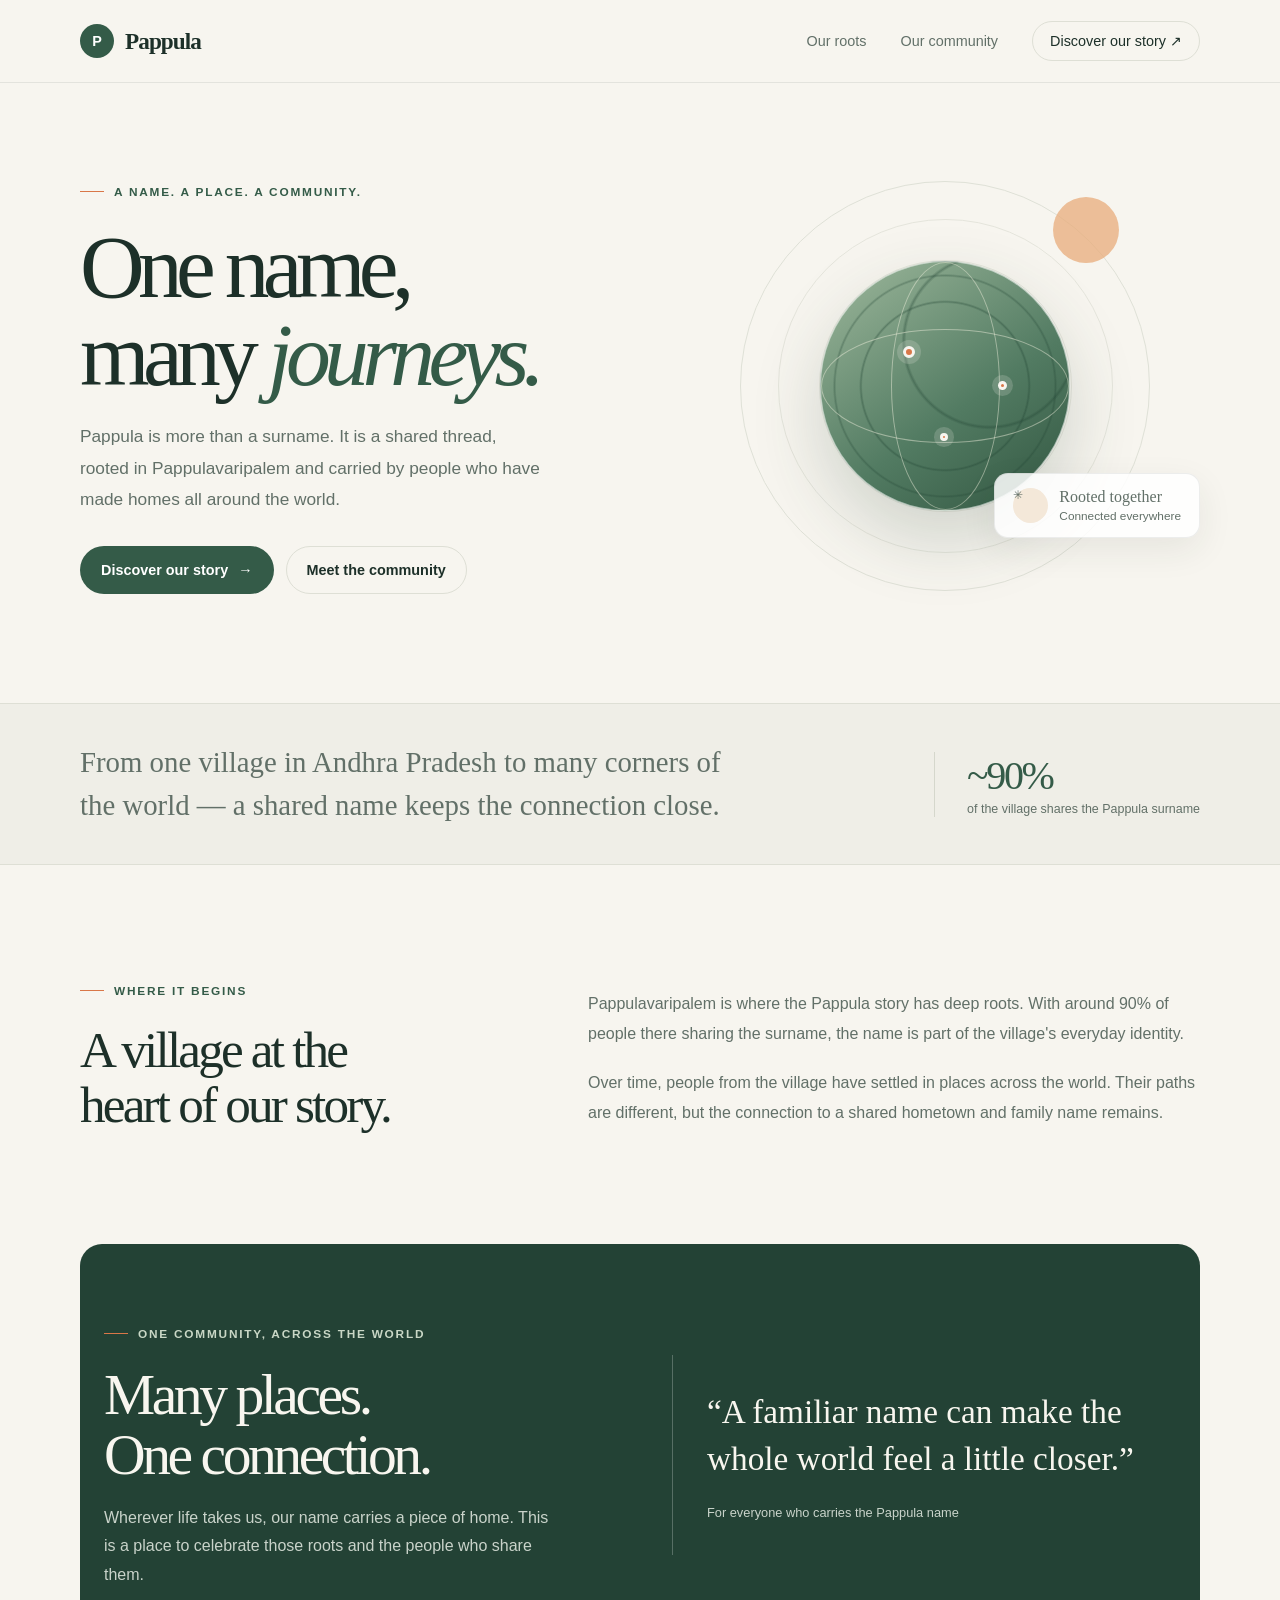
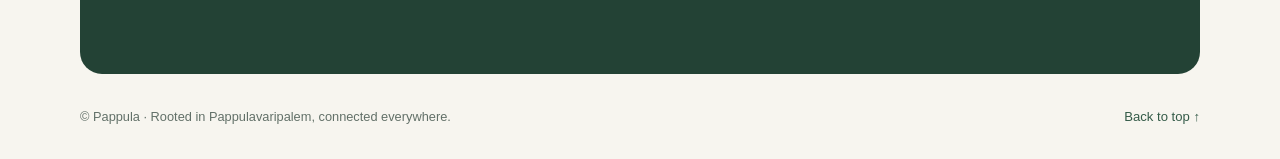
==== index.html @ d943f912 "initial commit" ====
<!doctype html>
<html lang="en">
  <head>
    <meta charset="utf-8">
    <meta name="viewport" content="width=device-width, initial-scale=1">
    <meta
      name="description"
      content="The story of the Pappula name, rooted in Pappulavaripalem and carried by a community around the world."
    >
    <meta name="theme-color" content="#f7f5ef">
    <title>Pappula — One name, many journeys</title>
    <style>
      :root {
        color-scheme: light;
        --paper: #f7f5ef;
        --ink: #1d3029;
        --muted: #627068;
        --green: #345b48;
        --green-dark: #234235;
        --orange: #d97748;
        --line: #dedfd5;
        --serif: Georgia, "Times New Roman", serif;
        --sans: "Segoe UI", Arial, sans-serif;
      }

      *,
      *::before,
      *::after {
        box-sizing: border-box;
      }

      html {
        scroll-behavior: smooth;
      }

      body {
        margin: 0;
        background: var(--paper);
        color: var(--ink);
        font-family: var(--sans);
        -webkit-font-smoothing: antialiased;
      }

      a {
        color: inherit;
      }

      a:focus-visible,
      button:focus-visible {
        outline: 3px solid var(--orange);
        outline-offset: 4px;
      }

      .shell {
        width: min(1120px, calc(100% - 48px));
        margin-inline: auto;
      }

      .site-header {
        position: relative;
        z-index: 2;
        border-bottom: 1px solid rgb(29 48 41 / 9%);
      }

      .header-inner {
        min-height: 82px;
        display: flex;
        align-items: center;
        justify-content: space-between;
      }

      .brand {
        display: inline-flex;
        align-items: center;
        gap: 11px;
        text-decoration: none;
        font-family: var(--serif);
        font-size: 1.45rem;
        font-weight: 700;
        letter-spacing: -0.04em;
      }

      .brand-mark {
        width: 34px;
        height: 34px;
        display: grid;
        place-items: center;
        border-radius: 50%;
        background: var(--green);
        color: white;
        font-family: var(--sans);
        font-size: 0.9rem;
        letter-spacing: 0;
      }

      .nav-links {
        display: flex;
        align-items: center;
        gap: 34px;
      }

      .nav-links a {
        color: var(--muted);
        font-size: 0.9rem;
        text-decoration: none;
        transition: color 160ms ease;
      }

      .nav-links a:hover {
        color: var(--green-dark);
      }

      .nav-links .nav-cta {
        padding: 11px 17px;
        border: 1px solid var(--line);
        border-radius: 999px;
        color: var(--ink);
      }

      .menu-toggle {
        display: none;
        padding: 9px 13px;
        border: 1px solid var(--line);
        border-radius: 999px;
        background: transparent;
        color: var(--ink);
        font: inherit;
      }

      .hero {
        min-height: 620px;
        display: grid;
        grid-template-columns: 1.05fr 0.95fr;
        align-items: center;
        gap: 48px;
        padding-block: 74px 88px;
      }

      .eyebrow {
        display: inline-flex;
        align-items: center;
        gap: 10px;
        margin: 0 0 24px;
        color: var(--green);
        font-size: 0.74rem;
        font-weight: 700;
        letter-spacing: 0.15em;
        text-transform: uppercase;
      }

      .eyebrow::before {
        width: 24px;
        height: 1px;
        background: var(--orange);
        content: "";
      }

      h1,
      h2,
      h3,
      p {
        margin-top: 0;
      }

      h1,
      h2,
      h3 {
        font-family: var(--serif);
        font-weight: 500;
      }

      h1 {
        max-width: 650px;
        margin-bottom: 23px;
        font-size: clamp(3.55rem, 7vw, 6.35rem);
        letter-spacing: -0.075em;
        line-height: 0.98;
      }

      h1 span {
        color: var(--green);
        font-style: italic;
      }

      .hero-copy {
        max-width: 470px;
        margin-bottom: 31px;
        color: var(--muted);
        font-size: 1.08rem;
        line-height: 1.8;
      }

      .button-row {
        display: flex;
        flex-wrap: wrap;
        align-items: center;
        gap: 12px;
      }

      .button {
        min-height: 48px;
        display: inline-flex;
        align-items: center;
        justify-content: center;
        gap: 10px;
        padding: 0 20px;
        border: 1px solid transparent;
        border-radius: 999px;
        background: var(--green);
        color: white;
        font-size: 0.9rem;
        font-weight: 600;
        text-decoration: none;
        transition: background 160ms ease, transform 160ms ease;
      }

      .button:hover {
        transform: translateY(-2px);
        background: var(--green-dark);
      }

      .button-secondary {
        border-color: var(--line);
        background: transparent;
        color: var(--ink);
      }

      .button-secondary:hover {
        background: #eeece4;
        color: var(--ink);
      }

      .hero-art {
        position: relative;
        min-height: 410px;
        display: grid;
        place-items: center;
      }

      .art-orbit {
        position: absolute;
        width: min(100%, 410px);
        aspect-ratio: 1;
        border: 1px solid #dfe1d7;
        border-radius: 50%;
      }

      .art-orbit::before,
      .art-orbit::after {
        position: absolute;
        inset: 9%;
        border: 1px solid #e5e5dc;
        border-radius: 50%;
        content: "";
      }

      .art-orbit::after {
        inset: 19%;
      }

      .sun {
        position: absolute;
        top: 4%;
        right: 16%;
        width: 66px;
        height: 66px;
        border-radius: 50%;
        background: #e8ad7b;
        opacity: 0.75;
      }

      .globe {
        position: relative;
        width: 250px;
        height: 250px;
        overflow: hidden;
        border: 1px solid rgb(255 255 255 / 55%);
        border-radius: 50%;
        background:
          radial-gradient(ellipse at 68% 32%, transparent 35%, rgb(31 66 49 / 35%) 36%, transparent 37%),
          radial-gradient(ellipse at 50% 50%, transparent 47%, rgb(31 66 49 / 35%) 48%, transparent 49%),
          radial-gradient(ellipse at 50% 50%, transparent 62%, rgb(31 66 49 / 30%) 63%, transparent 64%),
          linear-gradient(145deg, #9fb99d, #527b62 58%, #315540);
        box-shadow: 0 30px 70px rgb(44 71 52 / 19%);
      }

      .globe::before,
      .globe::after {
        position: absolute;
        inset: 0;
        border: 1px solid rgb(244 241 224 / 45%);
        border-radius: 50%;
        content: "";
      }

      .globe::before {
        left: 28%;
        right: 28%;
      }

      .globe::after {
        top: 27%;
        bottom: 27%;
      }

      .globe-dot {
        position: absolute;
        z-index: 1;
        width: 12px;
        height: 12px;
        border: 3px solid var(--paper);
        border-radius: 50%;
        background: var(--orange);
        box-shadow: 0 0 0 6px rgb(247 245 239 / 18%);
      }

      .dot-one {
        top: 34%;
        left: 33%;
      }

      .dot-two {
        top: 48%;
        right: 25%;
        width: 9px;
        height: 9px;
      }

      .dot-three {
        bottom: 28%;
        left: 48%;
        width: 8px;
        height: 8px;
      }

      .art-note {
        position: absolute;
        right: 0;
        bottom: 13%;
        display: flex;
        align-items: center;
        gap: 11px;
        padding: 14px 18px;
        border: 1px solid rgb(29 48 41 / 8%);
        border-radius: 14px;
        background: rgb(255 255 255 / 85%);
        box-shadow: 0 12px 35px rgb(33 47 39 / 8%);
      }

      .note-icon {
        width: 35px;
        height: 35px;
        display: grid;
        place-items: center;
        border-radius: 50%;
        background: #f4e8d9;
        color: #a75332;
        font-size: 1rem;
      }

      .art-note strong,
      .art-note span {
        display: block;
      }

      .art-note strong {
        margin-bottom: 3px;
        font-family: var(--serif);
        font-size: 1rem;
        font-weight: 500;
      }

      .art-note span {
        color: var(--muted);
        font-size: 0.74rem;
      }

      .intro-band {
        border-block: 1px solid var(--line);
        background: #efeee7;
      }

      .intro-inner {
        min-height: 160px;
        display: grid;
        grid-template-columns: 1fr auto;
        align-items: center;
        gap: 36px;
        padding-block: 30px;
      }

      .intro-inner p {
        max-width: 670px;
        margin: 0;
        color: var(--muted);
        font-family: var(--serif);
        font-size: clamp(1.25rem, 2.4vw, 1.8rem);
        line-height: 1.5;
      }

      .stat {
        padding-left: 32px;
        border-left: 1px solid #d5d7cc;
      }

      .stat strong {
        display: block;
        color: var(--green);
        font-family: var(--serif);
        font-size: 2.5rem;
        font-weight: 500;
        letter-spacing: -0.06em;
      }

      .stat span {
        color: var(--muted);
        font-size: 0.78rem;
      }

      .story {
        display: grid;
        grid-template-columns: 0.8fr 1.2fr;
        gap: 100px;
        padding-block: 112px;
      }

      .section-heading h2 {
        max-width: 360px;
        margin-bottom: 0;
        font-size: clamp(2.5rem, 4vw, 3.8rem);
        letter-spacing: -0.055em;
        line-height: 1.08;
      }

      .story-copy {
        padding-top: 12px;
      }

      .story-copy p {
        margin-bottom: 20px;
        color: var(--muted);
        font-size: 1rem;
        line-height: 1.85;
      }

      .story-copy p:last-child {
        margin-bottom: 0;
      }

      .community {
        padding-block: 76px 84px;
        border-radius: 22px;
        background: var(--green-dark);
        color: #f8f6ef;
      }

      .community-inner {
        display: grid;
        grid-template-columns: 1fr 1fr;
        align-items: center;
        gap: 64px;
      }

      .community .eyebrow {
        color: #c9d7c6;
      }

      .community h2 {
        max-width: 475px;
        margin-bottom: 18px;
        font-size: clamp(2.65rem, 4.5vw, 4.1rem);
        letter-spacing: -0.06em;
        line-height: 1.05;
      }

      .community-copy {
        max-width: 450px;
        margin-bottom: 0;
        color: #c9d3ca;
        line-height: 1.8;
      }

      .community-quote {
        position: relative;
        padding: 34px 0 34px 34px;
        border-left: 1px solid rgb(255 255 255 / 24%);
      }

      .community-quote p {
        margin-bottom: 20px;
        font-family: var(--serif);
        font-size: clamp(1.55rem, 2.6vw, 2.1rem);
        line-height: 1.4;
      }

      .community-quote span {
        color: #c9d3ca;
        font-size: 0.8rem;
      }

      .site-footer {
        padding-block: 35px;
      }

      .footer-inner {
        display: flex;
        align-items: center;
        justify-content: space-between;
        gap: 20px;
      }

      .footer-inner p {
        margin: 0;
        color: var(--muted);
        font-size: 0.8rem;
      }

      .footer-inner a {
        color: var(--green);
        font-size: 0.82rem;
        text-decoration: none;
      }

      @media (max-width: 760px) {
        .hero {
          min-height: 0;
          grid-template-columns: 1fr;
          gap: 16px;
          padding-block: 76px 48px;
        }

        .hero-art {
          min-height: 360px;
        }

        .art-orbit {
          width: min(88%, 360px);
        }

        .globe {
          width: 220px;
          height: 220px;
        }

        .art-note {
          right: 2%;
          bottom: 5%;
        }

        .story {
          grid-template-columns: 1fr;
          gap: 26px;
          padding-block: 76px;
        }

        .section-heading h2 {
          max-width: 480px;
        }

        .community-inner {
          grid-template-columns: 1fr;
          gap: 35px;
        }
      }

      @media (max-width: 560px) {
        .shell {
          width: min(100% - 36px, 1120px);
        }

        .header-inner {
          min-height: 72px;
        }

        .menu-toggle {
          display: inline-flex;
          align-items: center;
        }

        .nav-links {
          position: absolute;
          top: calc(100% + 1px);
          right: 18px;
          left: 18px;
          display: none;
          align-items: stretch;
          gap: 0;
          padding: 8px;
          border: 1px solid var(--line);
          border-radius: 14px;
          background: var(--paper);
          box-shadow: 0 18px 35px rgb(33 47 39 / 10%);
        }

        .nav-links.is-open {
          display: flex;
          flex-direction: column;
        }

        .nav-links a {
          padding: 13px 12px;
        }

        .nav-links .nav-cta {
          margin-top: 4px;
          border-color: transparent;
        }

        .hero {
          padding-top: 62px;
        }

        h1 {
          font-size: clamp(3.4rem, 17vw, 5rem);
        }

        .hero-copy {
          font-size: 1rem;
        }

        .hero-art {
          min-height: 315px;
        }

        .globe {
          width: 190px;
          height: 190px;
        }

        .art-note {
          right: 0;
          bottom: 3%;
          padding: 11px 13px;
        }

        .intro-inner {
          grid-template-columns: 1fr;
          gap: 20px;
          padding-block: 27px;
        }

        .stat {
          padding: 0;
          border: 0;
        }

        .stat strong {
          font-size: 2rem;
        }

        .community {
          padding-block: 56px;
          border-radius: 16px;
        }

        .community-quote {
          padding-block: 10px;
        }

        .footer-inner {
          align-items: flex-start;
          flex-direction: column;
        }
      }

      @media (prefers-reduced-motion: reduce) {
        *,
        *::before,
        *::after {
          scroll-behavior: auto !important;
          transition-duration: 0.01ms !important;
        }
      }
    </style>
  </head>
  <body>
    <header class="site-header">
      <div class="shell header-inner">
        <a class="brand" href="#home" aria-label="Pappula home">
          <span class="brand-mark" aria-hidden="true">P</span>
          <span>Pappula</span>
        </a>
        <button
          class="menu-toggle"
          type="button"
          aria-expanded="false"
          aria-controls="site-navigation"
        >
          Menu
        </button>
        <nav class="nav-links" id="site-navigation" aria-label="Main navigation">
          <a href="#story">Our roots</a>
          <a href="#community">Our community</a>
          <a class="nav-cta" href="#story">Discover our story <span aria-hidden="true">↗</span></a>
        </nav>
      </div>
    </header>

    <main>
      <section class="shell hero" id="home" aria-labelledby="hero-title">
        <div>
          <p class="eyebrow">A name. A place. A community.</p>
          <h1 id="hero-title">One name,<br>many <span>journeys.</span></h1>
          <p class="hero-copy">
            Pappula is more than a surname. It is a shared thread, rooted in
            Pappulavaripalem and carried by people who have made homes all
            around the world.
          </p>
          <div class="button-row">
            <a class="button" href="#story">Discover our story <span aria-hidden="true">→</span></a>
            <a class="button button-secondary" href="#community">Meet the community</a>
          </div>
        </div>
        <div class="hero-art" role="img" aria-label="An illustration of a connected world">
          <div class="art-orbit" aria-hidden="true"></div>
          <div class="sun" aria-hidden="true"></div>
          <div class="globe" aria-hidden="true">
            <span class="globe-dot dot-one"></span>
            <span class="globe-dot dot-two"></span>
            <span class="globe-dot dot-three"></span>
          </div>
          <div class="art-note">
            <span class="note-icon" aria-hidden="true">✳</span>
            <span><strong>Rooted together</strong><span>Connected everywhere</span></span>
          </div>
        </div>
      </section>

      <section class="intro-band" aria-label="A shared heritage">
        <div class="shell intro-inner">
          <p>
            From one village in Andhra Pradesh to many corners of the world —
            a shared name keeps the connection close.
          </p>
          <div class="stat">
            <strong>~90%</strong>
            <span>of the village shares the Pappula surname</span>
          </div>
        </div>
      </section>

      <section class="shell story" id="story" aria-labelledby="story-title">
        <div class="section-heading">
          <p class="eyebrow">Where it begins</p>
          <h2 id="story-title">A village at the heart of our story.</h2>
        </div>
        <div class="story-copy">
          <p>
            Pappulavaripalem is where the Pappula story has deep roots. With
            around 90% of people there sharing the surname, the name is part
            of the village's everyday identity.
          </p>
          <p>
            Over time, people from the village have settled in places across
            the world. Their paths are different, but the connection to a
            shared hometown and family name remains.
          </p>
        </div>
      </section>

      <section class="shell community" id="community" aria-labelledby="community-title">
        <div class="shell community-inner">
          <div>
            <p class="eyebrow">One community, across the world</p>
            <h2 id="community-title">Many places.<br>One connection.</h2>
            <p class="community-copy">
              Wherever life takes us, our name carries a piece of home. This is
              a place to celebrate those roots and the people who share them.
            </p>
          </div>
          <div class="community-quote">
            <p>“A familiar name can make the whole world feel a little closer.”</p>
            <span>For everyone who carries the Pappula name</span>
          </div>
        </div>
      </section>
    </main>

    <footer class="site-footer">
      <div class="shell footer-inner">
        <p>© Pappula · Rooted in Pappulavaripalem, connected everywhere.</p>
        <a href="#home">Back to top ↑</a>
      </div>
    </footer>

    <script>
      const menuButton = document.querySelector(".menu-toggle");
      const navigation = document.querySelector("#site-navigation");

      menuButton.addEventListener("click", () => {
        const isExpanded = menuButton.getAttribute("aria-expanded") === "true";
        menuButton.setAttribute("aria-expanded", String(!isExpanded));
        navigation.classList.toggle("is-open", !isExpanded);
      });

      navigation.addEventListener("click", (event) => {
        if (event.target.closest("a")) {
          menuButton.setAttribute("aria-expanded", "false");
          navigation.classList.remove("is-open");
        }
      });
    </script>
  </body>
</html>
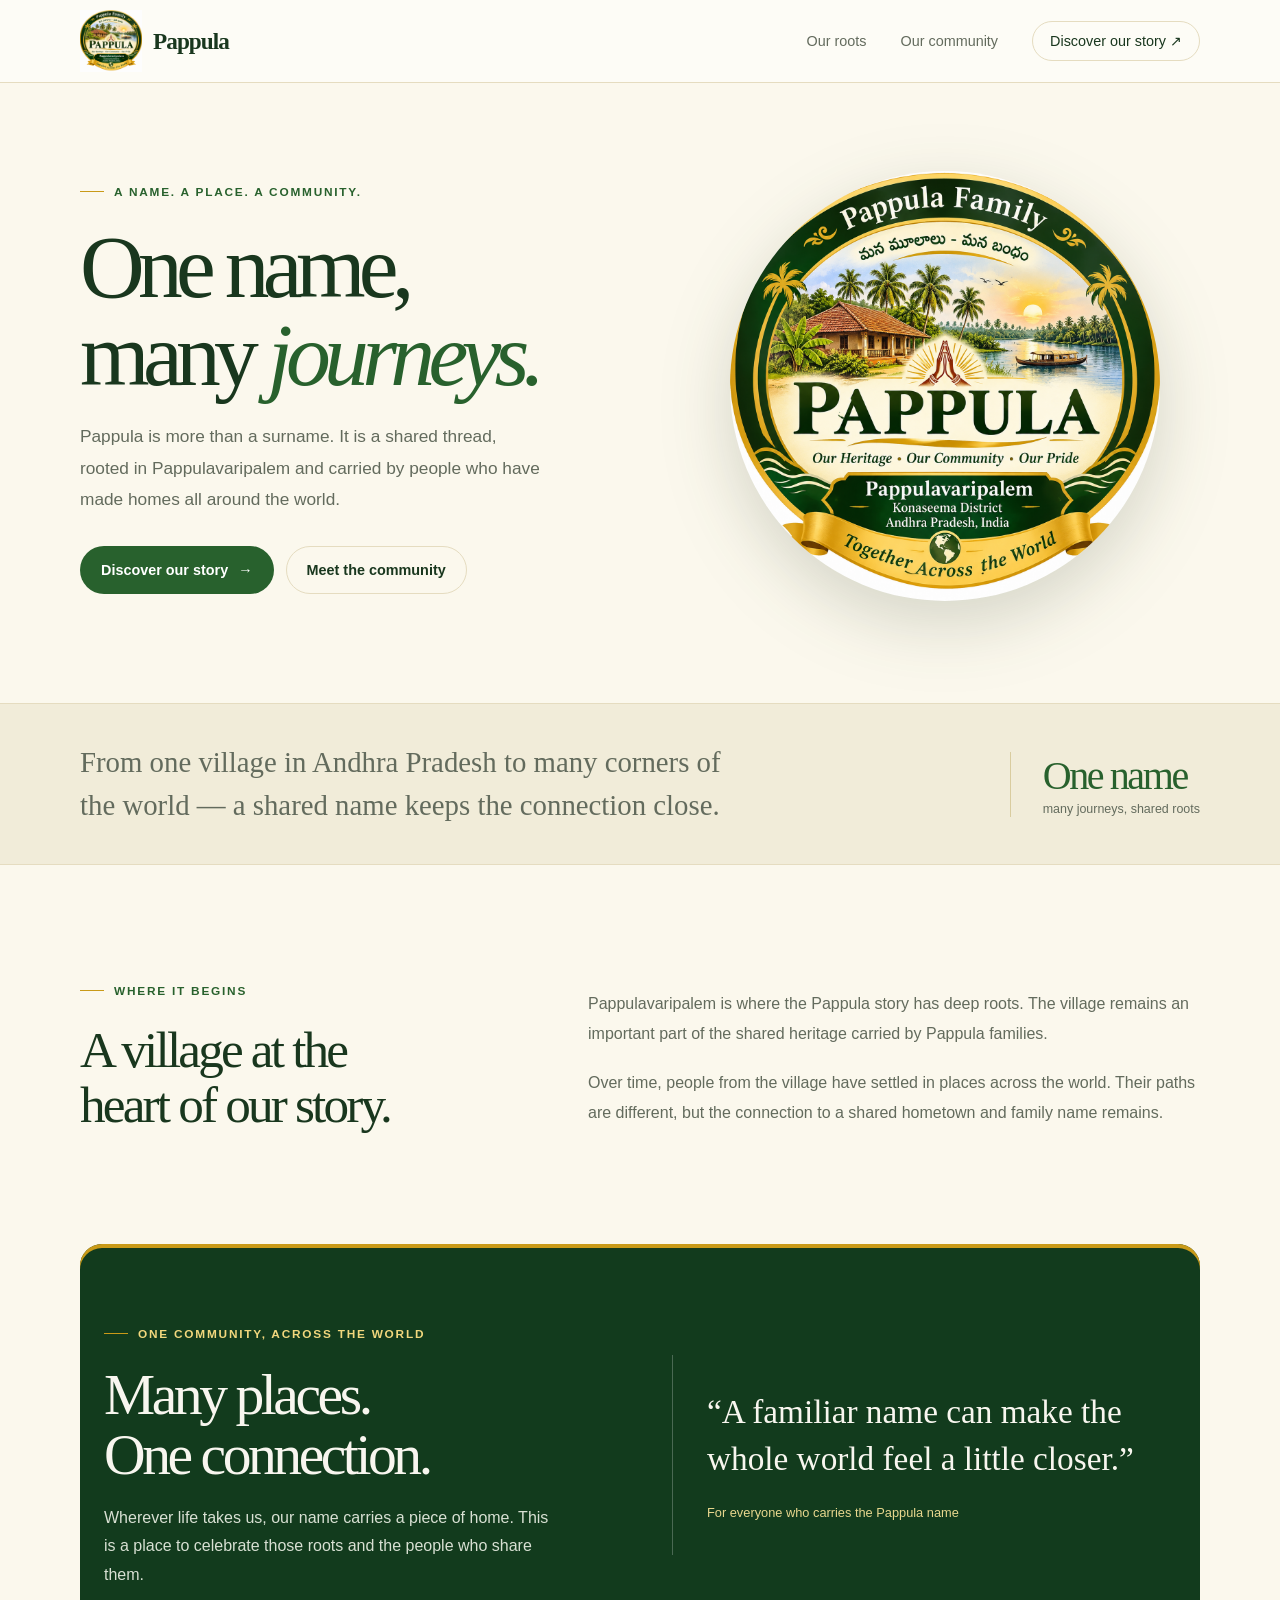
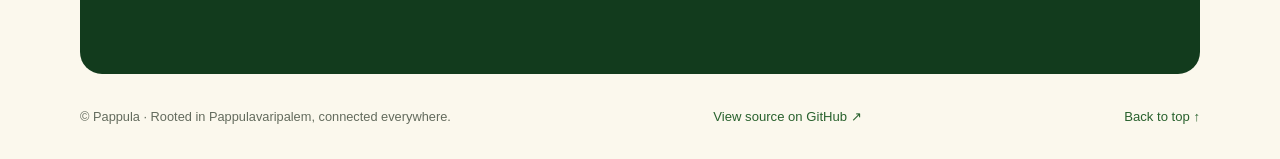
==== commit 84ac2f72: "Updated with logo" ====
--- a/index.html
+++ b/index.html
@@ -7,18 +7,18 @@
       name="description"
       content="The story of the Pappula name, rooted in Pappulavaripalem and carried by a community around the world."
     >
-    <meta name="theme-color" content="#f7f5ef">
+    <meta name="theme-color" content="#fbf8ed">
     <title>Pappula — One name, many journeys</title>
     <style>
       :root {
         color-scheme: light;
-        --paper: #f7f5ef;
-        --ink: #1d3029;
-        --muted: #627068;
-        --green: #345b48;
-        --green-dark: #234235;
-        --orange: #d97748;
-        --line: #dedfd5;
+        --paper: #fbf8ed;
+        --ink: #19371e;
+        --muted: #636b5d;
+        --green: #28612d;
+        --green-dark: #123b1d;
+        --gold: #c99a18;
+        --line: #e5dcc0;
         --serif: Georgia, "Times New Roman", serif;
         --sans: "Segoe UI", Arial, sans-serif;
       }
@@ -47,7 +47,7 @@
 
       a:focus-visible,
       button:focus-visible {
-        outline: 3px solid var(--orange);
+        outline: 3px solid var(--gold);
         outline-offset: 4px;
       }
 
@@ -59,7 +59,8 @@
       .site-header {
         position: relative;
         z-index: 2;
-        border-bottom: 1px solid rgb(29 48 41 / 9%);
+        border-bottom: 1px solid var(--line);
+        background: rgb(255 255 255 / 48%);
       }
 
       .header-inner {
@@ -80,17 +81,10 @@
         letter-spacing: -0.04em;
       }
 
-      .brand-mark {
-        width: 34px;
-        height: 34px;
-        display: grid;
-        place-items: center;
-        border-radius: 50%;
-        background: var(--green);
-        color: white;
-        font-family: var(--sans);
-        font-size: 0.9rem;
-        letter-spacing: 0;
+      .brand-logo {
+        width: 62px;
+        height: 62px;
+        object-fit: contain;
       }
 
       .nav-links {
@@ -151,7 +145,7 @@
       .eyebrow::before {
         width: 24px;
         height: 1px;
-        background: var(--orange);
+        background: var(--gold);
         content: "";
       }
 
@@ -237,147 +231,17 @@
         place-items: center;
       }
 
-      .art-orbit {
-        position: absolute;
-        width: min(100%, 410px);
-        aspect-ratio: 1;
-        border: 1px solid #dfe1d7;
+      .hero-logo {
+        display: block;
+        width: min(100%, 430px);
+        height: auto;
         border-radius: 50%;
-      }
-
-      .art-orbit::before,
-      .art-orbit::after {
-        position: absolute;
-        inset: 9%;
-        border: 1px solid #e5e5dc;
-        border-radius: 50%;
-        content: "";
-      }
-
-      .art-orbit::after {
-        inset: 19%;
-      }
-
-      .sun {
-        position: absolute;
-        top: 4%;
-        right: 16%;
-        width: 66px;
-        height: 66px;
-        border-radius: 50%;
-        background: #e8ad7b;
-        opacity: 0.75;
-      }
-
-      .globe {
-        position: relative;
-        width: 250px;
-        height: 250px;
-        overflow: hidden;
-        border: 1px solid rgb(255 255 255 / 55%);
-        border-radius: 50%;
-        background:
-          radial-gradient(ellipse at 68% 32%, transparent 35%, rgb(31 66 49 / 35%) 36%, transparent 37%),
-          radial-gradient(ellipse at 50% 50%, transparent 47%, rgb(31 66 49 / 35%) 48%, transparent 49%),
-          radial-gradient(ellipse at 50% 50%, transparent 62%, rgb(31 66 49 / 30%) 63%, transparent 64%),
-          linear-gradient(145deg, #9fb99d, #527b62 58%, #315540);
-        box-shadow: 0 30px 70px rgb(44 71 52 / 19%);
-      }
-
-      .globe::before,
-      .globe::after {
-        position: absolute;
-        inset: 0;
-        border: 1px solid rgb(244 241 224 / 45%);
-        border-radius: 50%;
-        content: "";
-      }
-
-      .globe::before {
-        left: 28%;
-        right: 28%;
-      }
-
-      .globe::after {
-        top: 27%;
-        bottom: 27%;
-      }
-
-      .globe-dot {
-        position: absolute;
-        z-index: 1;
-        width: 12px;
-        height: 12px;
-        border: 3px solid var(--paper);
-        border-radius: 50%;
-        background: var(--orange);
-        box-shadow: 0 0 0 6px rgb(247 245 239 / 18%);
-      }
-
-      .dot-one {
-        top: 34%;
-        left: 33%;
-      }
-
-      .dot-two {
-        top: 48%;
-        right: 25%;
-        width: 9px;
-        height: 9px;
-      }
-
-      .dot-three {
-        bottom: 28%;
-        left: 48%;
-        width: 8px;
-        height: 8px;
-      }
-
-      .art-note {
-        position: absolute;
-        right: 0;
-        bottom: 13%;
-        display: flex;
-        align-items: center;
-        gap: 11px;
-        padding: 14px 18px;
-        border: 1px solid rgb(29 48 41 / 8%);
-        border-radius: 14px;
-        background: rgb(255 255 255 / 85%);
-        box-shadow: 0 12px 35px rgb(33 47 39 / 8%);
-      }
-
-      .note-icon {
-        width: 35px;
-        height: 35px;
-        display: grid;
-        place-items: center;
-        border-radius: 50%;
-        background: #f4e8d9;
-        color: #a75332;
-        font-size: 1rem;
-      }
-
-      .art-note strong,
-      .art-note span {
-        display: block;
-      }
-
-      .art-note strong {
-        margin-bottom: 3px;
-        font-family: var(--serif);
-        font-size: 1rem;
-        font-weight: 500;
-      }
-
-      .art-note span {
-        color: var(--muted);
-        font-size: 0.74rem;
+        filter: drop-shadow(0 22px 34px rgb(39 54 26 / 18%));
       }
 
       .intro-band {
         border-block: 1px solid var(--line);
-        background: #efeee7;
+        background: #f1ecd9;
       }
 
       .intro-inner {
@@ -400,7 +264,7 @@
 
       .stat {
         padding-left: 32px;
-        border-left: 1px solid #d5d7cc;
+        border-left: 1px solid #d9cc9f;
       }
 
       .stat strong {
@@ -452,6 +316,7 @@
         border-radius: 22px;
         background: var(--green-dark);
         color: #f8f6ef;
+        box-shadow: inset 0 4px 0 var(--gold);
       }
 
       .community-inner {
@@ -462,7 +327,7 @@
       }
 
       .community .eyebrow {
-        color: #c9d7c6;
+        color: #f1d77d;
       }
 
       .community h2 {
@@ -476,7 +341,7 @@
       .community-copy {
         max-width: 450px;
         margin-bottom: 0;
-        color: #c9d3ca;
+        color: #d8e0d3;
         line-height: 1.8;
       }
 
@@ -494,7 +359,7 @@
       }
 
       .community-quote span {
-        color: #c9d3ca;
+        color: #e8d78e;
         font-size: 0.8rem;
       }
 
@@ -531,20 +396,6 @@
 
         .hero-art {
           min-height: 360px;
-        }
-
-        .art-orbit {
-          width: min(88%, 360px);
-        }
-
-        .globe {
-          width: 220px;
-          height: 220px;
-        }
-
-        .art-note {
-          right: 2%;
-          bottom: 5%;
         }
 
         .story {
@@ -619,18 +470,8 @@
         }
 
         .hero-art {
-          min-height: 315px;
-        }
-
-        .globe {
-          width: 190px;
-          height: 190px;
-        }
-
-        .art-note {
-          right: 0;
-          bottom: 3%;
-          padding: 11px 13px;
+          min-height: 0;
+          padding-top: 16px;
         }
 
         .intro-inner {
@@ -677,7 +518,7 @@
     <header class="site-header">
       <div class="shell header-inner">
         <a class="brand" href="#home" aria-label="Pappula home">
-          <span class="brand-mark" aria-hidden="true">P</span>
+          <img class="brand-logo" src="logo.png" alt="">
           <span>Pappula</span>
         </a>
         <button
@@ -711,18 +552,12 @@
             <a class="button button-secondary" href="#community">Meet the community</a>
           </div>
         </div>
-        <div class="hero-art" role="img" aria-label="An illustration of a connected world">
-          <div class="art-orbit" aria-hidden="true"></div>
-          <div class="sun" aria-hidden="true"></div>
-          <div class="globe" aria-hidden="true">
-            <span class="globe-dot dot-one"></span>
-            <span class="globe-dot dot-two"></span>
-            <span class="globe-dot dot-three"></span>
-          </div>
-          <div class="art-note">
-            <span class="note-icon" aria-hidden="true">✳</span>
-            <span><strong>Rooted together</strong><span>Connected everywhere</span></span>
-          </div>
+        <div class="hero-art">
+          <img
+            class="hero-logo"
+            src="logo.png"
+            alt="Pappula family emblem celebrating its heritage in Pappulavaripalem and community around the world"
+          >
         </div>
       </section>
 
@@ -733,8 +568,8 @@
             a shared name keeps the connection close.
           </p>
           <div class="stat">
-            <strong>~90%</strong>
-            <span>of the village shares the Pappula surname</span>
+            <strong>One name</strong>
+            <span>many journeys, shared roots</span>
           </div>
         </div>
       </section>
@@ -746,9 +581,9 @@
         </div>
         <div class="story-copy">
           <p>
-            Pappulavaripalem is where the Pappula story has deep roots. With
-            around 90% of people there sharing the surname, the name is part
-            of the village's everyday identity.
+            Pappulavaripalem is where the Pappula story has deep roots. The
+            village remains an important part of the shared heritage carried
+            by Pappula families.
           </p>
           <p>
             Over time, people from the village have settled in places across
@@ -779,6 +614,7 @@
     <footer class="site-footer">
       <div class="shell footer-inner">
         <p>© Pappula · Rooted in Pappulavaripalem, connected everywhere.</p>
+        <a href="https://github.com/rajeshpappula/pappula.com" target="_blank" rel="noopener noreferrer">View source on GitHub ↗</a>
         <a href="#home">Back to top ↑</a>
       </div>
     </footer>
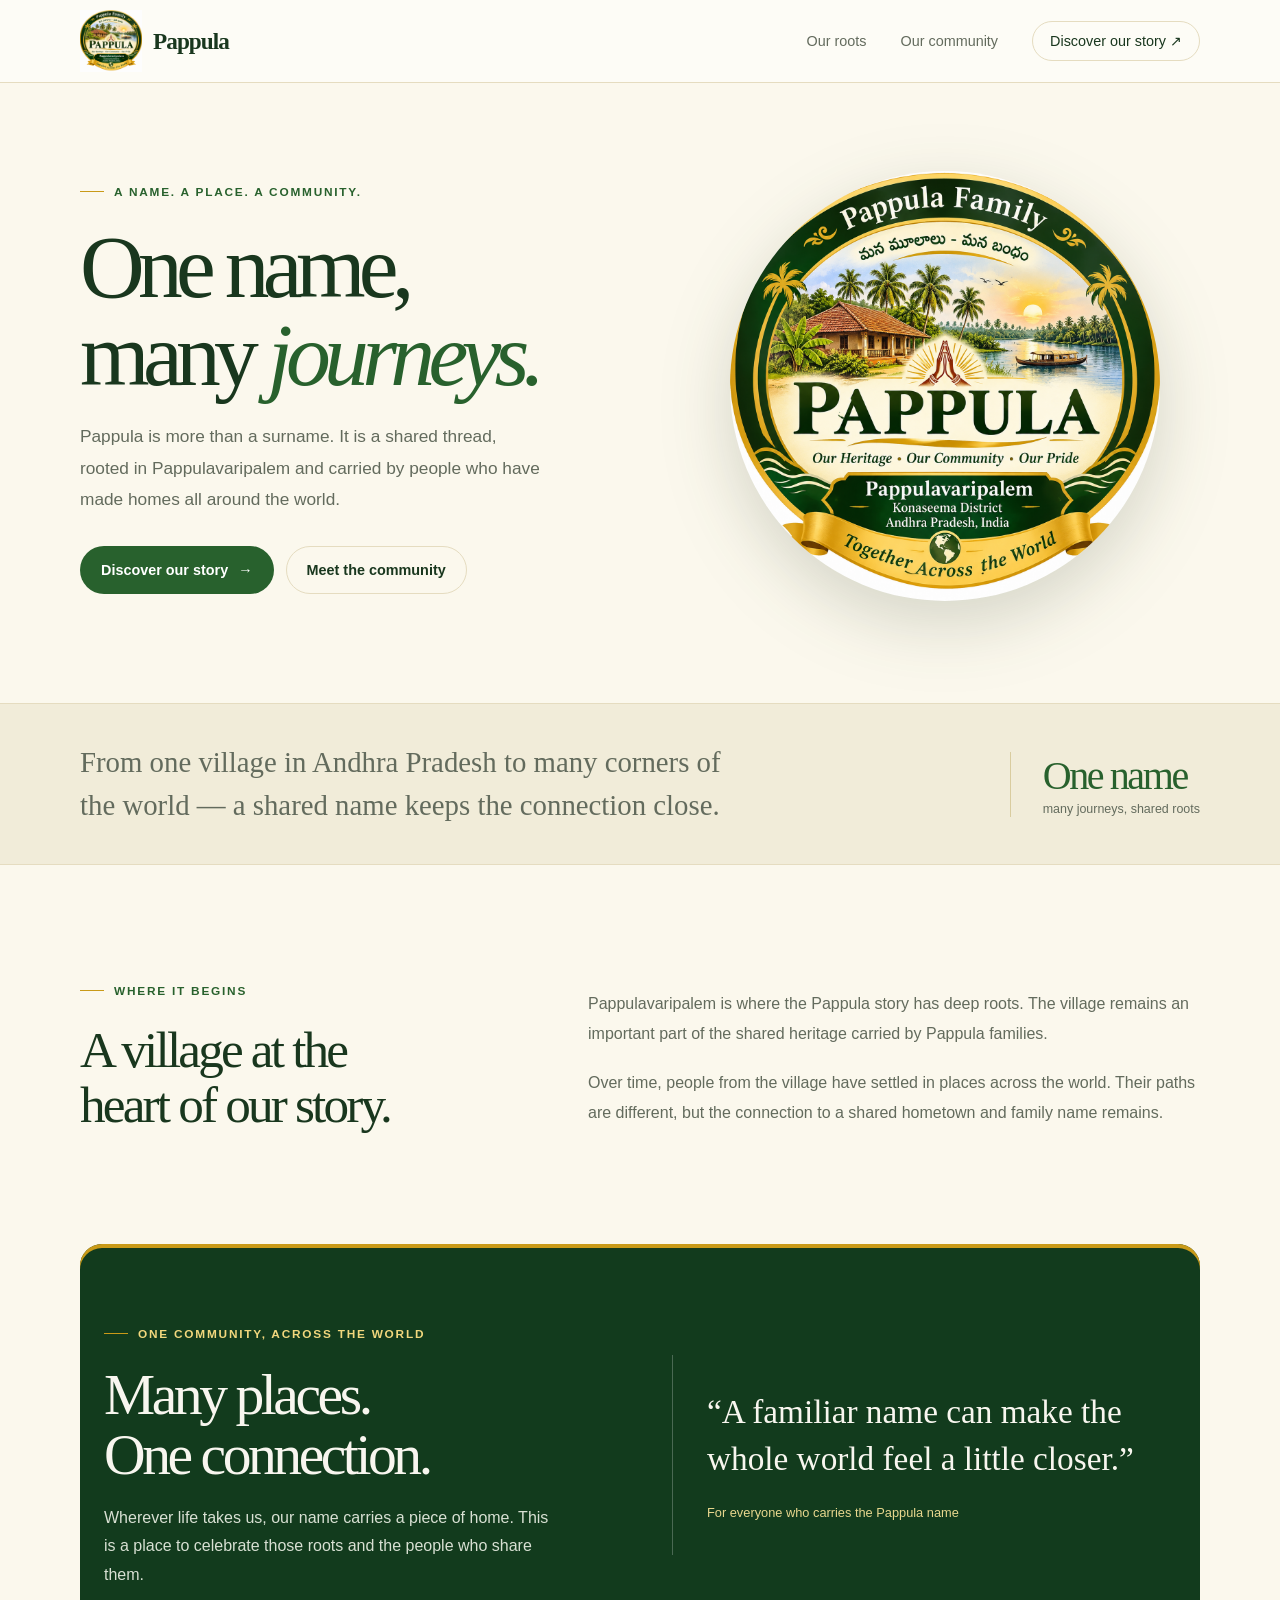
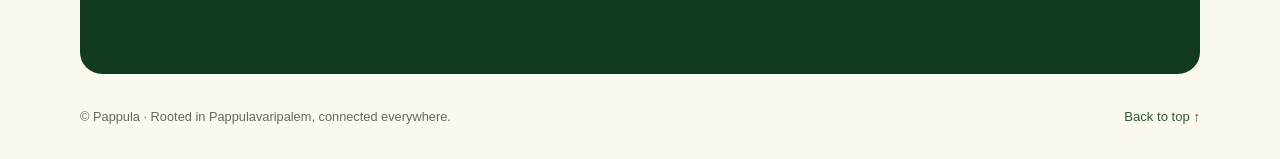
==== commit 947cd86d: "removed source link" ====
--- a/index.html
+++ b/index.html
@@ -5,10 +5,60 @@
     <meta name="viewport" content="width=device-width, initial-scale=1">
     <meta
       name="description"
-      content="The story of the Pappula name, rooted in Pappulavaripalem and carried by a community around the world."
+      content="Discover the Pappula family heritage, rooted in Pappulavaripalem, Konaseema, Andhra Pradesh, India, and the community connected across the world."
     >
+    <meta name="robots" content="index, follow">
     <meta name="theme-color" content="#fbf8ed">
-    <title>Pappula — One name, many journeys</title>
+    <link rel="canonical" href="https://www.pappula.com/">
+    <link rel="icon" type="image/png" href="logo.png">
+    <meta property="og:type" content="website">
+    <meta property="og:site_name" content="Pappula Family">
+    <meta property="og:title" content="Pappula Family | Heritage and Community">
+    <meta
+      property="og:description"
+      content="A shared family name, rooted in Pappulavaripalem and carried by a community around the world."
+    >
+    <meta property="og:url" content="https://www.pappula.com/">
+    <meta property="og:image" content="https://www.pappula.com/logo.png">
+    <meta property="og:image:alt" content="Pappula family emblem celebrating its heritage and community">
+    <meta name="twitter:card" content="summary">
+    <meta name="twitter:title" content="Pappula Family | Heritage and Community">
+    <meta
+      name="twitter:description"
+      content="Discover the Pappula family heritage and community, rooted in Pappulavaripalem."
+    >
+    <meta name="twitter:image" content="https://www.pappula.com/logo.png">
+    <title>Pappula Family | Pappulavaripalem Heritage &amp; Community</title>
+    <script type="application/ld+json">
+      {
+        "@context": "https://schema.org",
+        "@graph": [
+          {
+            "@type": "WebSite",
+            "@id": "https://www.pappula.com/#website",
+            "url": "https://www.pappula.com/",
+            "name": "Pappula Family",
+            "alternateName": "Pappula",
+            "description": "The Pappula family heritage rooted in Pappulavaripalem and its community around the world.",
+            "inLanguage": "en"
+          },
+          {
+            "@type": "WebPage",
+            "@id": "https://www.pappula.com/#webpage",
+            "url": "https://www.pappula.com/",
+            "name": "Pappula Family | Pappulavaripalem Heritage & Community",
+            "isPartOf": {
+              "@id": "https://www.pappula.com/#website"
+            },
+            "about": {
+              "@type": "Thing",
+              "name": "Pappula family heritage and community"
+            },
+            "inLanguage": "en"
+          }
+        ]
+      }
+    </script>
     <style>
       :root {
         color-scheme: light;
@@ -614,7 +664,7 @@
     <footer class="site-footer">
       <div class="shell footer-inner">
         <p>© Pappula · Rooted in Pappulavaripalem, connected everywhere.</p>
-        <a href="https://github.com/rajeshpappula/pappula.com" target="_blank" rel="noopener noreferrer">View source on GitHub ↗</a>
+        
         <a href="#home">Back to top ↑</a>
       </div>
     </footer>
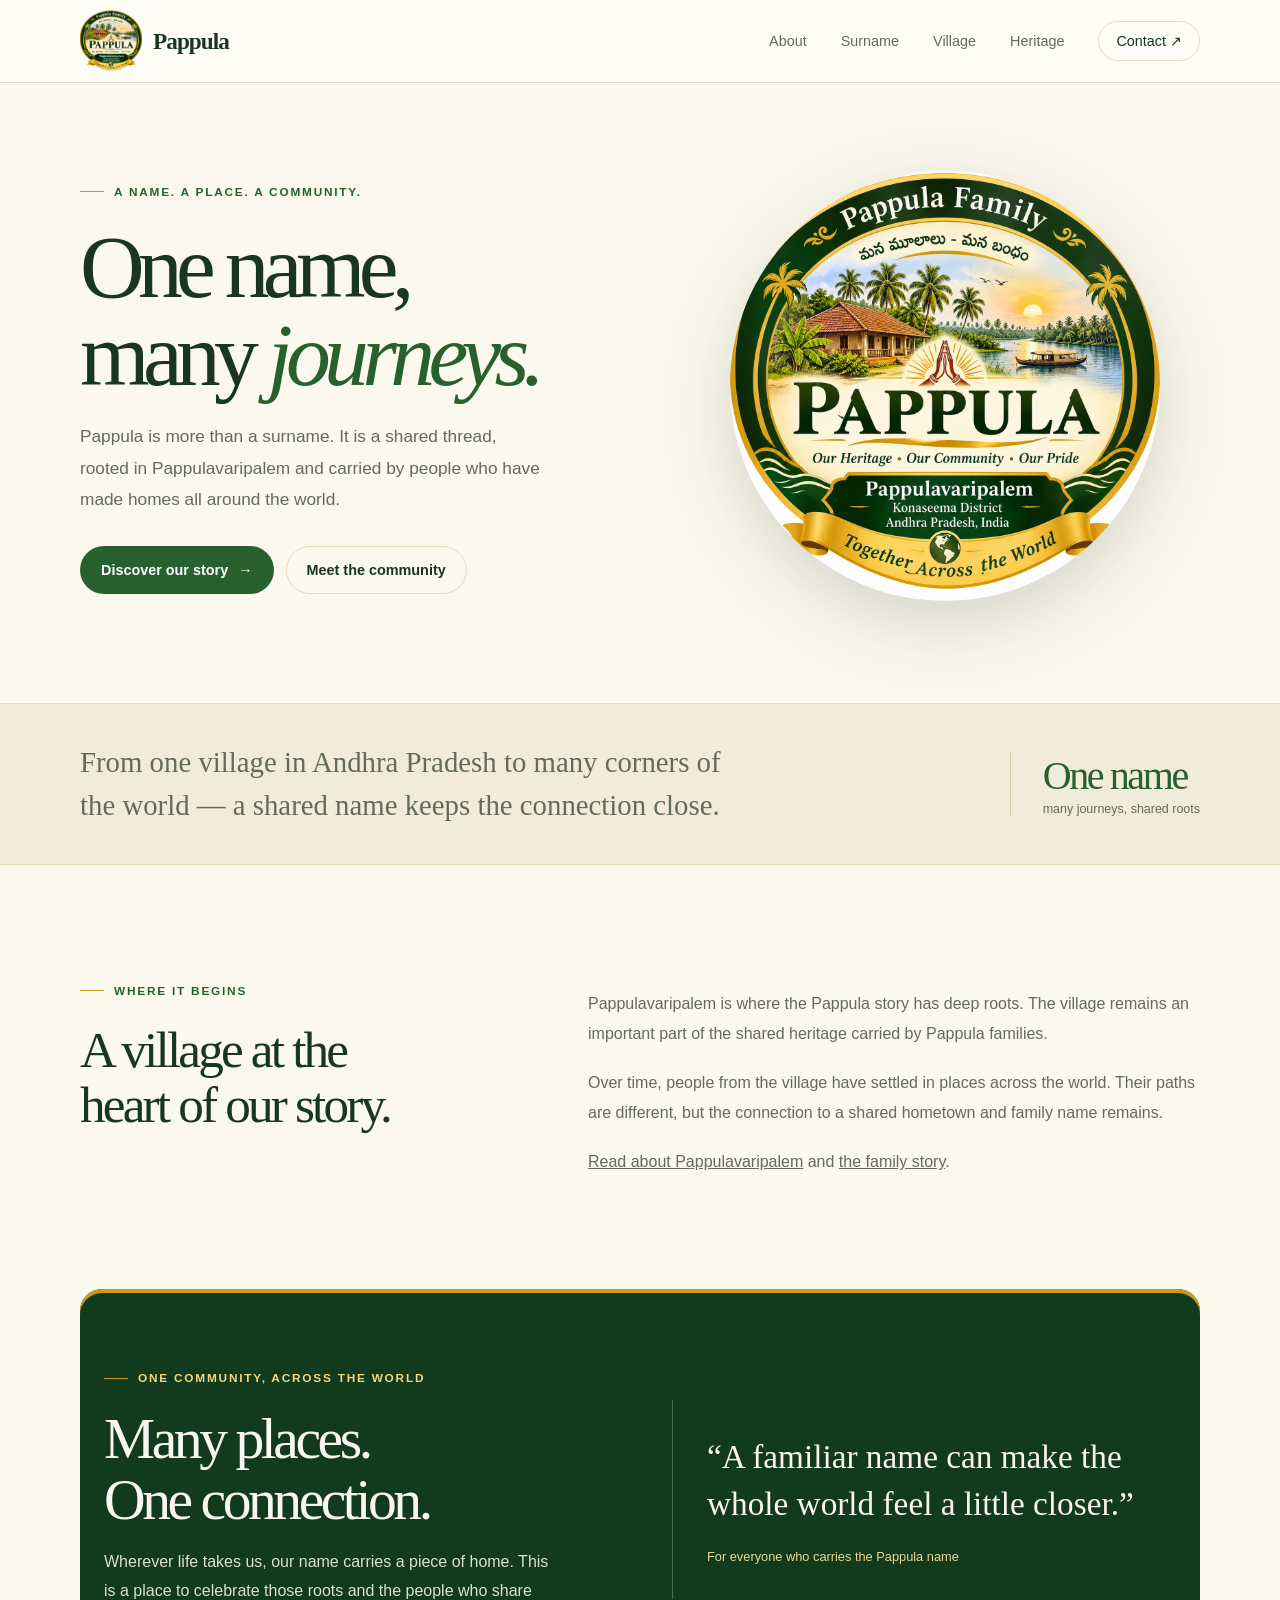
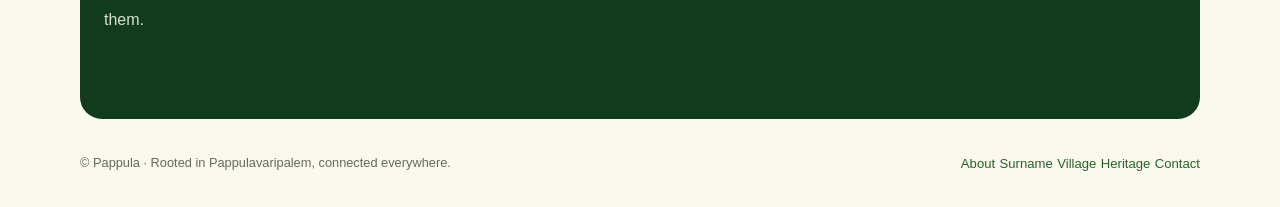
==== commit 70eb8bc1: "Updated metadata" ====
--- a/index.html
+++ b/index.html
@@ -3,12 +3,17 @@
   <head>
     <meta charset="utf-8">
     <meta name="viewport" content="width=device-width, initial-scale=1">
+    <title>Pappula Family | Pappulavaripalem Heritage &amp; Community</title>
+    <meta name="keywords"
+      content="rajesh pappula, pappula, pappulavaripalem, telugu, Konaseema, Godhavari, Andhra">
+    <meta name="author" content="Rajesh Pappula">
     <meta
       name="description"
       content="Discover the Pappula family heritage, rooted in Pappulavaripalem, Konaseema, Andhra Pradesh, India, and the community connected across the world."
     >
     <meta name="robots" content="index, follow">
     <meta name="theme-color" content="#fbf8ed">
+    <meta property="article:modified_time" content="2026-11-16">
     <link rel="canonical" href="https://www.pappula.com/">
     <link rel="icon" type="image/png" href="logo.png">
     <meta property="og:type" content="website">
@@ -28,7 +33,6 @@
       content="Discover the Pappula family heritage and community, rooted in Pappulavaripalem."
     >
     <meta name="twitter:image" content="https://www.pappula.com/logo.png">
-    <title>Pappula Family | Pappulavaripalem Heritage &amp; Community</title>
     <script type="application/ld+json">
       {
         "@context": "https://schema.org",
@@ -50,6 +54,7 @@
             "isPartOf": {
               "@id": "https://www.pappula.com/#website"
             },
+            "dateModified": "2026-11-16",
             "about": {
               "@type": "Thing",
               "name": "Pappula family heritage and community"
@@ -580,9 +585,11 @@
           Menu
         </button>
         <nav class="nav-links" id="site-navigation" aria-label="Main navigation">
-          <a href="#story">Our roots</a>
-          <a href="#community">Our community</a>
-          <a class="nav-cta" href="#story">Discover our story <span aria-hidden="true">↗</span></a>
+          <a href="about.html">About</a>
+          <a href="surname.html">Surname</a>
+          <a href="village.html">Village</a>
+          <a href="heritage.html">Heritage</a>
+          <a class="nav-cta" href="contact.html">Contact <span aria-hidden="true">↗</span></a>
         </nav>
       </div>
     </header>
@@ -640,6 +647,10 @@
             the world. Their paths are different, but the connection to a
             shared hometown and family name remains.
           </p>
+          <p>
+            <a href="village.html">Read about Pappulavaripalem</a> and
+            <a href="about.html">the family story</a>.
+          </p>
         </div>
       </section>
 
@@ -664,8 +675,13 @@
     <footer class="site-footer">
       <div class="shell footer-inner">
         <p>© Pappula · Rooted in Pappulavaripalem, connected everywhere.</p>
-        
-        <a href="#home">Back to top ↑</a>
+        <nav aria-label="Footer navigation">
+          <a href="about.html">About</a>
+          <a href="surname.html">Surname</a>
+          <a href="village.html">Village</a>
+          <a href="heritage.html">Heritage</a>
+          <a href="contact.html">Contact</a>
+        </nav>
       </div>
     </footer>
 
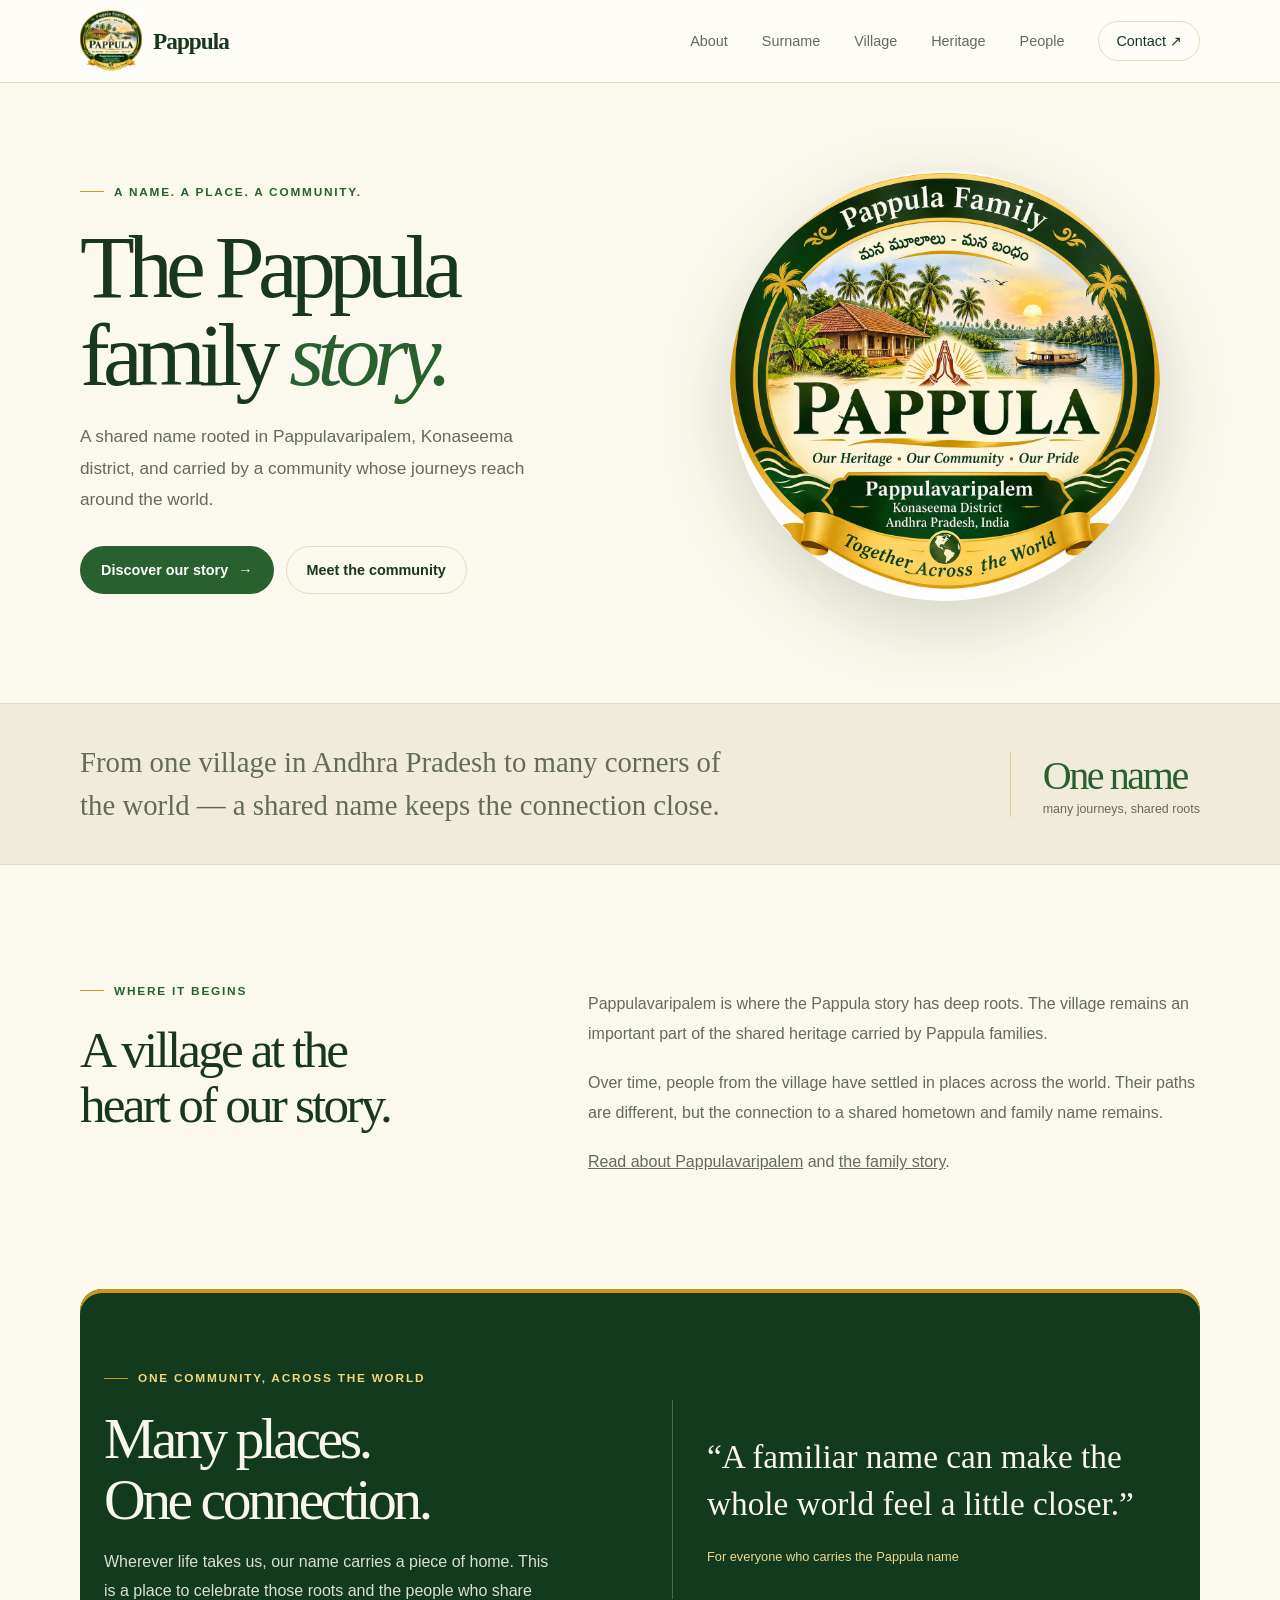
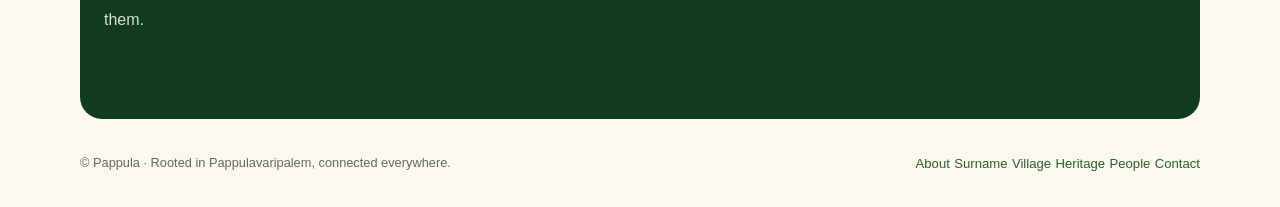
==== commit 9d64149f: "one" ====
--- a/index.html
+++ b/index.html
@@ -3,9 +3,9 @@
   <head>
     <meta charset="utf-8">
     <meta name="viewport" content="width=device-width, initial-scale=1">
-    <title>Pappula Family | Pappulavaripalem Heritage &amp; Community</title>
+    <title>Pappula Family &amp; Community | Pappulavaripalem, Konaseema</title>
     <meta name="keywords"
-      content="rajesh pappula, pappula, pappulavaripalem, telugu, Konaseema, Godhavari, Andhra">
+      content="Pappula family, Pappula community, Pappulavaripalem, Telugu, Konaseema district, Godavari, Andhra Pradesh">
     <meta name="author" content="Rajesh Pappula">
     <meta
       name="description"
@@ -13,12 +13,12 @@
     >
     <meta name="robots" content="index, follow">
     <meta name="theme-color" content="#fbf8ed">
-    <meta property="article:modified_time" content="2026-11-16">
+    <meta property="article:modified_time" content="2026-11-26">
     <link rel="canonical" href="https://www.pappula.com/">
     <link rel="icon" type="image/png" href="logo.png">
     <meta property="og:type" content="website">
     <meta property="og:site_name" content="Pappula Family">
-    <meta property="og:title" content="Pappula Family | Heritage and Community">
+    <meta property="og:title" content="Pappula Family &amp; Community | Pappulavaripalem, Konaseema">
     <meta
       property="og:description"
       content="A shared family name, rooted in Pappulavaripalem and carried by a community around the world."
@@ -27,7 +27,7 @@
     <meta property="og:image" content="https://www.pappula.com/logo.png">
     <meta property="og:image:alt" content="Pappula family emblem celebrating its heritage and community">
     <meta name="twitter:card" content="summary">
-    <meta name="twitter:title" content="Pappula Family | Heritage and Community">
+    <meta name="twitter:title" content="Pappula Family &amp; Community | Pappulavaripalem, Konaseema">
     <meta
       name="twitter:description"
       content="Discover the Pappula family heritage and community, rooted in Pappulavaripalem."
@@ -50,11 +50,11 @@
             "@type": "WebPage",
             "@id": "https://www.pappula.com/#webpage",
             "url": "https://www.pappula.com/",
-            "name": "Pappula Family | Pappulavaripalem Heritage & Community",
+            "name": "Pappula Family & Community | Pappulavaripalem, Konaseema",
             "isPartOf": {
               "@id": "https://www.pappula.com/#website"
             },
-            "dateModified": "2026-11-16",
+            "dateModified": "2026-11-26",
             "about": {
               "@type": "Thing",
               "name": "Pappula family heritage and community"
@@ -442,6 +442,12 @@
       }
 
       @media (max-width: 760px) {
+        .nav-links {
+          flex-wrap: wrap;
+          justify-content: flex-end;
+          gap: 12px 18px;
+        }
+
         .hero {
           min-height: 0;
           grid-template-columns: 1fr;
@@ -589,6 +595,7 @@
           <a href="surname.html">Surname</a>
           <a href="village.html">Village</a>
           <a href="heritage.html">Heritage</a>
+          <a href="people.html">People</a>
           <a class="nav-cta" href="contact.html">Contact <span aria-hidden="true">↗</span></a>
         </nav>
       </div>
@@ -598,15 +605,14 @@
       <section class="shell hero" id="home" aria-labelledby="hero-title">
         <div>
           <p class="eyebrow">A name. A place. A community.</p>
-          <h1 id="hero-title">One name,<br>many <span>journeys.</span></h1>
+          <h1 id="hero-title">The Pappula<br>family <span>story.</span></h1>
           <p class="hero-copy">
-            Pappula is more than a surname. It is a shared thread, rooted in
-            Pappulavaripalem and carried by people who have made homes all
-            around the world.
+            A shared name rooted in Pappulavaripalem, Konaseema district, and
+            carried by a community whose journeys reach around the world.
           </p>
           <div class="button-row">
             <a class="button" href="#story">Discover our story <span aria-hidden="true">→</span></a>
-            <a class="button button-secondary" href="#community">Meet the community</a>
+            <a class="button button-secondary" href="people.html">Meet the community</a>
           </div>
         </div>
         <div class="hero-art">
@@ -680,6 +686,7 @@
           <a href="surname.html">Surname</a>
           <a href="village.html">Village</a>
           <a href="heritage.html">Heritage</a>
+          <a href="people.html">People</a>
           <a href="contact.html">Contact</a>
         </nav>
       </div>
